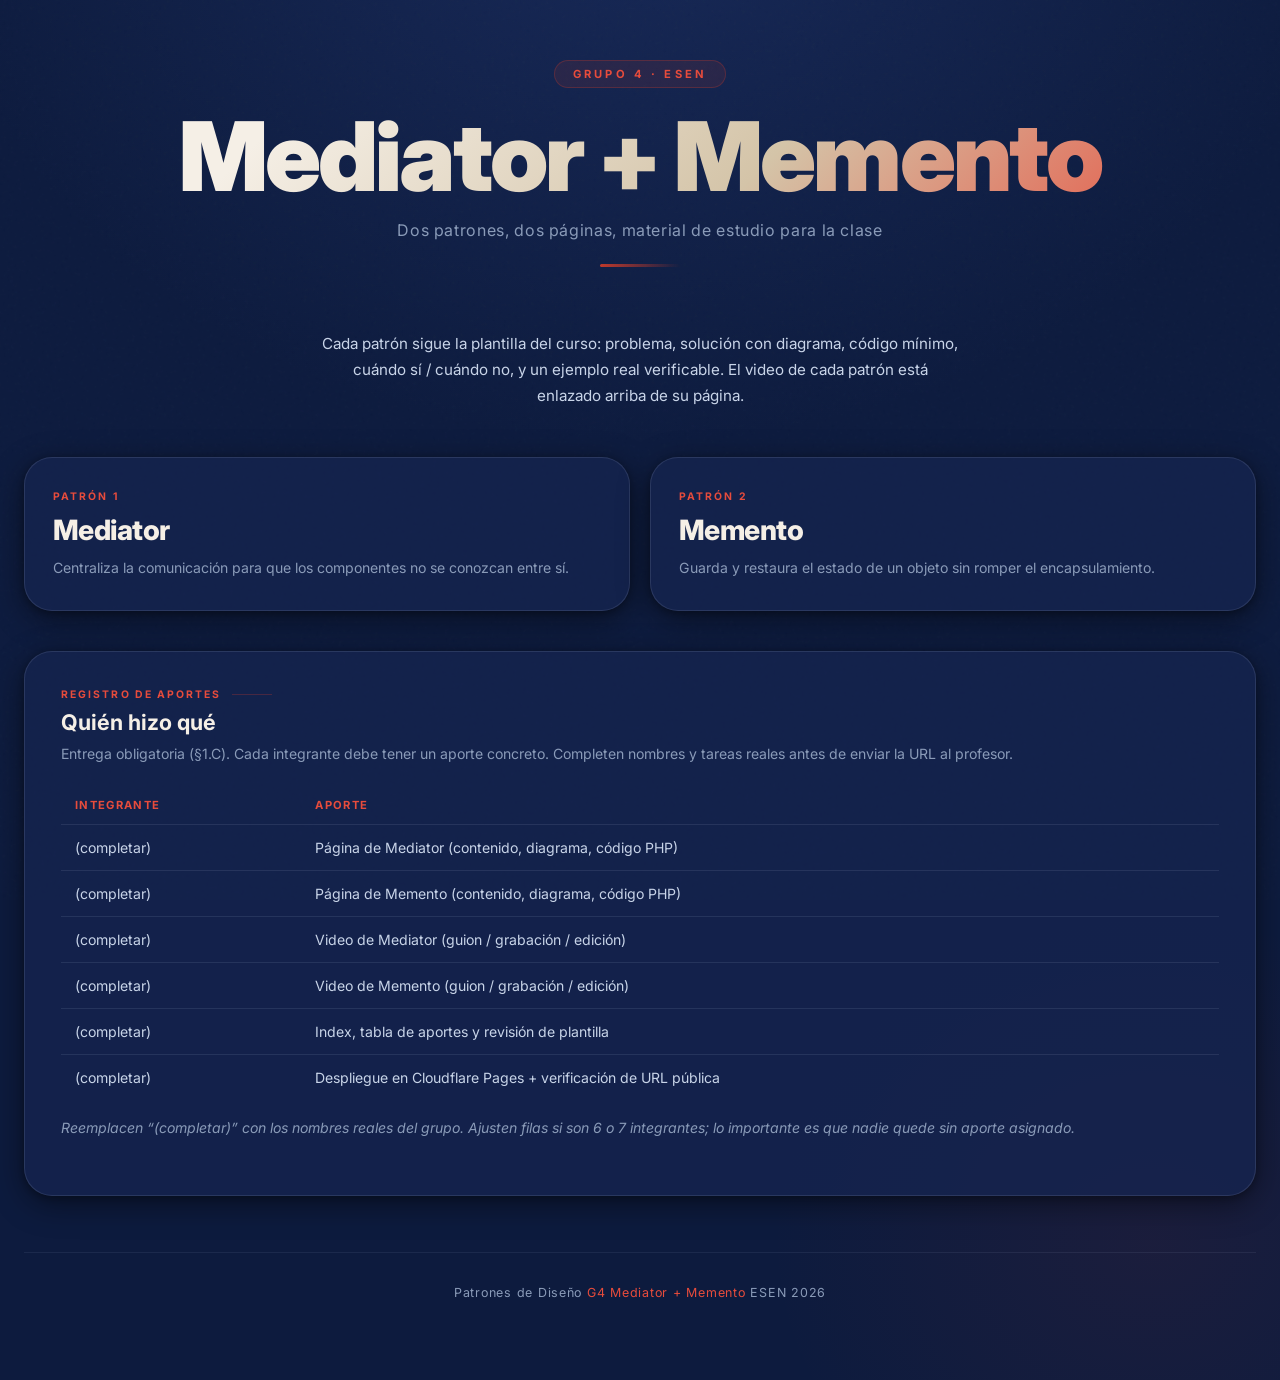
==== index.html @ a29161a6 "Completar sitio G4: Mediator, index y enlaces de video. Agrega la página de Mediator con la plantill" ====
<!DOCTYPE html>
<html lang="es">
<head>
  <meta charset="UTF-8" />
  <meta name="viewport" content="width=device-width, initial-scale=1.0" />
  <title>G4 — Mediator + Memento | Patrones de Diseño</title>
  <meta name="description" content="Grupo 4: material de estudio de los patrones Mediator y Memento. Páginas, videos y registro de aportes." />
  <link rel="stylesheet" href="css/styles.css" />
</head>
<body>

<div class="page-wrapper">

  <header>
    <div class="header-label">Grupo 4 · ESEN</div>
    <h1>Mediator + Memento</h1>
    <p class="header-subtitle">Dos patrones, dos páginas, material de estudio para la clase</p>
    <div class="accent-line"></div>
  </header>

  <p class="home-intro">
    Cada patrón sigue la plantilla del curso: problema, solución con diagrama,
    código mínimo, cuándo sí / cuándo no, y un ejemplo real verificable.
    El video de cada patrón está enlazado arriba de su página.
  </p>

  <div class="pattern-links">
    <a class="pattern-link-card" href="pages/mediator.html">
      <div class="plink-label">Patrón 1</div>
      <h2>Mediator</h2>
      <p>Centraliza la comunicación para que los componentes no se conozcan entre sí.</p>
    </a>
    <a class="pattern-link-card" href="pages/memento.html">
      <div class="plink-label">Patrón 2</div>
      <h2>Memento</h2>
      <p>Guarda y restaura el estado de un objeto sin romper el encapsulamiento.</p>
    </a>
  </div>

  <section class="aportes-card" id="aportes">
    <div class="card-number">Registro de aportes</div>
    <h2>Quién hizo qué</h2>
    <p>
      Entrega obligatoria (§1.C). Cada integrante debe tener un aporte concreto.
      Completen nombres y tareas reales antes de enviar la URL al profesor.
    </p>

    <table class="aportes-table">
      <thead>
        <tr>
          <th>Integrante</th>
          <th>Aporte</th>
        </tr>
      </thead>
      <tbody>
        <tr>
          <td><!-- nombre -->(completar)</td>
          <td>Página de Mediator (contenido, diagrama, código PHP)</td>
        </tr>
        <tr>
          <td><!-- nombre -->(completar)</td>
          <td>Página de Memento (contenido, diagrama, código PHP)</td>
        </tr>
        <tr>
          <td><!-- nombre -->(completar)</td>
          <td>Video de Mediator (guion / grabación / edición)</td>
        </tr>
        <tr>
          <td><!-- nombre -->(completar)</td>
          <td>Video de Memento (guion / grabación / edición)</td>
        </tr>
        <tr>
          <td><!-- nombre -->(completar)</td>
          <td>Index, tabla de aportes y revisión de plantilla</td>
        </tr>
        <tr>
          <td><!-- nombre -->(completar)</td>
          <td>Despliegue en Cloudflare Pages + verificación de URL pública</td>
        </tr>
      </tbody>
    </table>

    <p class="note-pending">
      Reemplacen “(completar)” con los nombres reales del grupo. Ajusten filas si
      son 6 o 7 integrantes; lo importante es que nadie quede sin aporte asignado.
    </p>
  </section>

  <footer>
    <p>Patrones de Diseño  <span>G4 Mediator + Memento</span>  ESEN  2026</p>
  </footer>

</div>

</body>
</html>
---- css/styles.css ----
/* ============================
   MEMENTO — Design Pattern Page
   Palette: Navy, Beige, Red, Black
   ============================ */

@import url('https://fonts.googleapis.com/css2?family=Inter:wght@300;400;500;600;700;900&family=JetBrains+Mono:wght@400;500;700&display=swap');

/* ─── Reset & Base ─── */
*, *::before, *::after {
  box-sizing: border-box;
  margin: 0;
  padding: 0;
}

:root {
  --navy:        #0d1b3e;
  --navy-mid:    #162550;
  --navy-light:  #1e3269;
  --beige:       #f5efe6;
  --beige-dark:  #e8dcc8;
  --beige-mid:   #d4c4a8;
  --red:         #c0392b;
  --red-light:   #e74c3c;
  --red-glow:    rgba(192, 57, 43, 0.25);
  --black:       #0a0a0a;
  --white:       #ffffff;
  --text-light:  #c8d4e8;
  --text-muted:  #8a9bb8;

  --radius-sm:   6px;
  --radius-md:   12px;
  --radius-lg:   20px;
  --radius-xl:   28px;

  --shadow-card: 0 8px 32px rgba(0, 0, 0, 0.45), 0 2px 8px rgba(0,0,0,0.3);
  --shadow-hover: 0 20px 60px rgba(0, 0, 0, 0.55), 0 4px 16px rgba(0,0,0,0.4);
}

html {
  scroll-behavior: smooth;
}

body {
  font-family: 'Inter', system-ui, sans-serif;
  background-color: var(--navy);
  color: var(--beige);
  min-height: 100vh;
  overflow-x: hidden;
  background-image:
    radial-gradient(ellipse 80% 60% at 50% -10%, rgba(30, 50, 105, 0.6) 0%, transparent 70%),
    radial-gradient(ellipse 50% 40% at 90% 90%, rgba(192, 57, 43, 0.08) 0%, transparent 60%);
}

/* ─── Noise texture overlay ─── */
body::before {
  content: '';
  position: fixed;
  inset: 0;
  background-image: url("data:image/svg+xml,%3Csvg viewBox='0 0 256 256' xmlns='http://www.w3.org/2000/svg'%3E%3Cfilter id='n'%3E%3CfeTurbulence type='fractalNoise' baseFrequency='0.9' numOctaves='4' stitchTiles='stitch'/%3E%3C/filter%3E%3Crect width='100%25' height='100%25' filter='url(%23n)' opacity='0.04'/%3E%3C/svg%3E");
  pointer-events: none;
  z-index: 0;
  opacity: 0.5;
}

/* ─── Page Wrapper ─── */
.page-wrapper {
  position: relative;
  z-index: 1;
  max-width: 1320px;
  margin: 0 auto;
  padding: 60px 24px 80px;
}

/* ─── Header ─── */
header {
  text-align: center;
  margin-bottom: 64px;
  position: relative;
}

.header-label {
  display: inline-block;
  font-size: 0.7rem;
  font-weight: 700;
  letter-spacing: 0.28em;
  text-transform: uppercase;
  color: var(--red-light);
  background: rgba(192, 57, 43, 0.12);
  border: 1px solid rgba(192, 57, 43, 0.3);
  padding: 6px 18px;
  border-radius: 100px;
  margin-bottom: 20px;
}

header h1 {
  font-size: clamp(3rem, 8vw, 6rem);
  font-weight: 900;
  letter-spacing: -0.03em;
  line-height: 1;
  background: linear-gradient(135deg, var(--beige) 20%, var(--beige-mid) 60%, var(--red-light) 100%);
  -webkit-background-clip: text;
  -webkit-text-fill-color: transparent;
  background-clip: text;
  margin-bottom: 16px;
}

.header-subtitle {
  font-size: 1rem;
  color: var(--text-muted);
  font-weight: 400;
  letter-spacing: 0.04em;
}

header .accent-line {
  width: 80px;
  height: 3px;
  background: linear-gradient(90deg, var(--red), transparent);
  margin: 24px auto 0;
  border-radius: 2px;
}

/* ─── Main Grid (vertical stack) ─── */
.grid {
  display: flex;
  flex-direction: column;
  gap: 24px;
}

/* ─── Card Base ─── */
.card {
  background: rgba(22, 37, 80, 0.75);
  border: 1px solid rgba(200, 212, 232, 0.1);
  border-radius: var(--radius-xl);
  padding: 36px;
  box-shadow: var(--shadow-card);
  backdrop-filter: blur(12px);
  -webkit-backdrop-filter: blur(12px);
  transition: transform 0.3s ease, box-shadow 0.3s ease, border-color 0.3s ease;
  position: relative;
  overflow: hidden;
}

.card::before {
  content: '';
  position: absolute;
  inset: 0;
  background: linear-gradient(135deg, rgba(245, 239, 230, 0.03) 0%, transparent 50%);
  pointer-events: none;
  border-radius: inherit;
}

.card:hover {
  transform: translateY(-4px);
  box-shadow: var(--shadow-hover);
  border-color: rgba(200, 212, 232, 0.2);
}

/* ─── Card Number Badge ─── */
.card-number {
  font-size: 0.65rem;
  font-weight: 700;
  letter-spacing: 0.2em;
  text-transform: uppercase;
  color: var(--red-light);
  margin-bottom: 12px;
  display: flex;
  align-items: center;
  gap: 10px;
}

.card-number::after {
  content: '';
  flex: 1;
  height: 1px;
  background: rgba(192, 57, 43, 0.3);
  max-width: 40px;
}

/* ─── Card Titles ─── */
.card h2 {
  font-size: 1.45rem;
  font-weight: 700;
  color: var(--beige);
  line-height: 1.25;
  margin-bottom: 20px;
  letter-spacing: -0.02em;
}

.card h2 span.highlight {
  color: var(--red-light);
}

/* ─── Card Body Text ─── */
.card p {
  font-size: 0.92rem;
  line-height: 1.75;
  color: var(--text-light);
  margin-bottom: 14px;
}

.card p:last-child { margin-bottom: 0; }

/* ─── Section 1 — El Problema ─── */
.card-1 {
  background: linear-gradient(145deg, rgba(22, 37, 80, 0.9) 0%, rgba(13, 27, 62, 0.95) 100%);
  border-color: rgba(200, 212, 232, 0.12);
}

.problem-highlight {
  background: rgba(192, 57, 43, 0.1);
  border-left: 3px solid var(--red);
  border-radius: 0 var(--radius-sm) var(--radius-sm) 0;
  padding: 14px 18px;
  margin-top: 18px;
  font-size: 0.88rem;
  color: var(--beige-dark);
  font-style: italic;
  line-height: 1.7;
}

/* ─── Section 2 — La Solución ─── */
.card-2 {
  background: linear-gradient(160deg, rgba(30, 50, 105, 0.85) 0%, rgba(13, 27, 62, 0.95) 100%);
}

.roles-list {
  list-style: none;
  display: flex;
  flex-direction: column;
  gap: 12px;
  margin-top: 8px;
}

.roles-list li {
  display: flex;
  align-items: flex-start;
  gap: 12px;
  font-size: 0.88rem;
  color: var(--text-light);
  line-height: 1.6;
}

.role-tag {
  display: inline-block;
  font-size: 0.7rem;
  font-weight: 700;
  letter-spacing: 0.05em;
  padding: 3px 10px;
  border-radius: 100px;
  white-space: nowrap;
  flex-shrink: 0;
  margin-top: 1px;
}

.role-originator { background: rgba(192, 57, 43, 0.2); color: #e88; border: 1px solid rgba(192,57,43,0.4); }
.role-memento    { background: rgba(245, 239, 230, 0.1); color: var(--beige); border: 1px solid rgba(245,239,230,0.2); }
.role-caretaker  { background: rgba(30, 50, 105, 0.5); color: var(--text-light); border: 1px solid rgba(200,212,232,0.25); }
.role-mediator   { background: rgba(192, 57, 43, 0.2); color: #e88; border: 1px solid rgba(192,57,43,0.4); }
.role-colleague  { background: rgba(245, 239, 230, 0.1); color: var(--beige); border: 1px solid rgba(245,239,230,0.2); }

/* ─── Page nav ─── */
.page-nav {
  display: flex;
  justify-content: space-between;
  gap: 16px;
  margin-bottom: 28px;
  flex-wrap: wrap;
}

.page-nav a {
  font-size: 0.8rem;
  font-weight: 600;
  letter-spacing: 0.06em;
  color: var(--text-muted);
  text-decoration: none;
  border-bottom: 1px solid transparent;
  transition: color 0.2s ease, border-color 0.2s ease;
}

.page-nav a:hover {
  color: var(--beige);
  border-color: var(--red-light);
}

/* ─── Video banner (arriba de la plantilla) ─── */
.video-banner {
  background: rgba(192, 57, 43, 0.1);
  border: 1px solid rgba(192, 57, 43, 0.35);
  border-radius: var(--radius-lg);
  padding: 20px 24px;
  margin-bottom: 28px;
  animation: fadeUp 0.7s 0.05s ease both;
}

.video-banner-label {
  font-size: 0.65rem;
  font-weight: 700;
  letter-spacing: 0.2em;
  text-transform: uppercase;
  color: var(--red-light);
  margin-bottom: 8px;
}

.video-banner p {
  font-size: 0.9rem;
  color: var(--text-light);
  line-height: 1.6;
  margin: 0;
}

.video-link {
  display: inline-block;
  margin-top: 6px;
  color: var(--beige);
  font-weight: 600;
  text-decoration: underline;
  text-underline-offset: 3px;
}

.video-link:hover {
  color: var(--red-light);
}

.video-link.is-pending {
  color: var(--beige-mid);
  font-style: italic;
  text-decoration: none;
  border-bottom: 1px dashed rgba(212, 196, 168, 0.5);
}

/* ─── Home (index) ─── */
.home-intro {
  text-align: center;
  max-width: 640px;
  margin: 0 auto 48px;
  color: var(--text-light);
  font-size: 0.95rem;
  line-height: 1.7;
}

.pattern-links {
  display: grid;
  grid-template-columns: 1fr 1fr;
  gap: 20px;
  margin-bottom: 40px;
}

.pattern-link-card {
  display: block;
  text-decoration: none;
  background: rgba(22, 37, 80, 0.75);
  border: 1px solid rgba(200, 212, 232, 0.12);
  border-radius: var(--radius-xl);
  padding: 32px 28px;
  box-shadow: var(--shadow-card);
  transition: transform 0.3s ease, border-color 0.3s ease, box-shadow 0.3s ease;
}

.pattern-link-card:hover {
  transform: translateY(-4px);
  border-color: rgba(192, 57, 43, 0.4);
  box-shadow: var(--shadow-hover);
}

.pattern-link-card .plink-label {
  font-size: 0.65rem;
  font-weight: 700;
  letter-spacing: 0.2em;
  text-transform: uppercase;
  color: var(--red-light);
  margin-bottom: 10px;
}

.pattern-link-card h2 {
  font-size: 1.75rem;
  font-weight: 800;
  color: var(--beige);
  margin-bottom: 10px;
  letter-spacing: -0.02em;
}

.pattern-link-card p {
  font-size: 0.88rem;
  color: var(--text-muted);
  line-height: 1.55;
  margin: 0;
}

.aportes-card {
  background: rgba(22, 37, 80, 0.75);
  border: 1px solid rgba(200, 212, 232, 0.12);
  border-radius: var(--radius-xl);
  padding: 36px;
  box-shadow: var(--shadow-card);
  animation: fadeUp 0.7s 0.2s ease both;
}

.aportes-card .card-number {
  margin-bottom: 8px;
}

.aportes-card h2 {
  font-size: 1.35rem;
  font-weight: 700;
  color: var(--beige);
  margin-bottom: 8px;
}

.aportes-card > p {
  font-size: 0.88rem;
  color: var(--text-muted);
  margin-bottom: 20px;
  line-height: 1.6;
}

.aportes-table {
  width: 100%;
  border-collapse: collapse;
  font-size: 0.88rem;
}

.aportes-table th,
.aportes-table td {
  text-align: left;
  padding: 12px 14px;
  border-bottom: 1px solid rgba(200, 212, 232, 0.1);
  vertical-align: top;
}

.aportes-table th {
  font-size: 0.7rem;
  font-weight: 700;
  letter-spacing: 0.12em;
  text-transform: uppercase;
  color: var(--red-light);
}

.aportes-table td {
  color: var(--text-light);
  line-height: 1.5;
}

.aportes-table tr:last-child td {
  border-bottom: none;
}

.aportes-table tbody tr:hover td {
  background: rgba(0, 0, 0, 0.15);
}

.note-pending {
  margin-top: 16px;
  font-size: 0.8rem;
  color: var(--beige-mid);
  font-style: italic;
}

/* ─── Section 3 — Código Mínimo ─── */
.card-3 {
  background: rgba(10, 10, 10, 0.8);
  border-color: rgba(200, 212, 232, 0.08);
}

.card-3::after {
  content: '';
  position: absolute;
  top: 0; left: 0; right: 0;
  height: 2px;
  background: linear-gradient(90deg, var(--red), rgba(192,57,43,0));
}

.code-block {
  background: rgba(5, 5, 5, 0.7);
  border: 2px solid rgba(200, 212, 232, 0.08);
  border-radius: var(--radius-md);
  padding: 20px;
  overflow-x: auto;
  margin-top: 0;
  margin-bottom: 20px;
  position: relative;
}

.code-block pre {
  font-family: 'JetBrains Mono', 'Courier New', monospace;
  font-size: 0.72rem;
  line-height: 1.75;
  color: var(--beige-dark);
  white-space: pre;
}

/* ── Code label (pill above each block) ── */
.code-label {
  display: inline-flex;
  align-items: center;
  gap: 6px;
  font-family: 'Inter', sans-serif;
  font-size: 0.7rem;
  font-weight: 700;
  letter-spacing: 0.12em;
  text-transform: uppercase;
  padding: 5px 14px;
  border-radius: 100px 100px 0 0;
  margin-bottom: 0;
  margin-top: 16px;
  border: 2px solid transparent;
  border-bottom: none;
}

.code-label-bad {
  background: rgba(192, 57, 43, 0.18);
  color: #ff7b6b;
  border-color: rgba(192, 57, 43, 0.55);
}

.code-label-good {
  background: rgba(46, 160, 67, 0.15);
  color: #7ec8a4;
  border-color: rgba(46, 160, 67, 0.45);
}

/* ── Bad code block (red outline) ── */
.code-bad {
  border: 2px solid rgba(192, 57, 43, 0.6);
  border-top: none;
  border-radius: 0 var(--radius-md) var(--radius-md) var(--radius-md);
  box-shadow: 0 0 20px rgba(192, 57, 43, 0.12), inset 0 0 30px rgba(192, 57, 43, 0.04);
  background: rgba(40, 5, 5, 0.65);
}

/* ── Good code block (green outline) ── */
.code-good {
  border: 2px solid rgba(46, 160, 67, 0.55);
  border-top: none;
  border-radius: 0 var(--radius-md) var(--radius-md) var(--radius-md);
  box-shadow: 0 0 20px rgba(46, 160, 67, 0.1), inset 0 0 30px rgba(46, 160, 67, 0.03);
  background: rgba(5, 25, 10, 0.65);
}

/* Syntax colors */
.kw  { color: #e06c75; }   /* keyword */
.fn  { color: #98c379; }   /* function/class name */
.str { color: #e5c07b; }   /* string */
.cm  { color: #5c6370; font-style: italic; }  /* comment */
.ty  { color: #61aeee; }   /* type */
.pm  { color: #c678dd; }   /* param/modifier */

/* ─── Section 4 — Cuándo SÍ / NO ─── */
.card-4 {
  background: linear-gradient(145deg, rgba(22, 37, 80, 0.88) 0%, rgba(13, 27, 62, 0.95) 100%);
}

.when-grid {
  display: grid;
  grid-template-columns: 1fr 1fr;
  gap: 16px;
  margin-top: 4px;
}

.when-col {
  background: rgba(0,0,0,0.2);
  border-radius: var(--radius-md);
  padding: 18px;
  border: 1px solid rgba(200,212,232,0.07);
}

.when-col-header {
  display: flex;
  align-items: center;
  gap: 8px;
  font-size: 0.75rem;
  font-weight: 700;
  letter-spacing: 0.1em;
  text-transform: uppercase;
  margin-bottom: 14px;
}

.when-yes .when-col-header { color: #7ec8a4; }
.when-no  .when-col-header { color: #e06c75; }

.icon-check { color: #7ec8a4; font-size: 1rem; }
.icon-x     { color: #e06c75; font-size: 1rem; }

.when-col ul {
  list-style: none;
  display: flex;
  flex-direction: column;
  gap: 10px;
}

.when-col ul li {
  font-size: 0.82rem;
  color: var(--text-light);
  line-height: 1.55;
  padding-left: 16px;
  position: relative;
}

.when-yes ul li::before {
  content: '✓';
  position: absolute;
  left: 0;
  color: #7ec8a4;
  font-weight: 700;
  font-size: 0.75rem;
}

.when-no ul li::before {
  content: '✗';
  position: absolute;
  left: 0;
  color: #e06c75;
  font-weight: 700;
  font-size: 0.75rem;
}

/* ─── Section 5 — Ejemplos Reales ─── */
.card-5 {
  background: linear-gradient(135deg, rgba(13,27,62,0.9) 0%, rgba(22,37,80,0.85) 50%, rgba(13,27,62,0.9) 100%);
  border-color: rgba(200,212,232,0.12);
}

.examples-grid {
  display: grid;
  grid-template-columns: 1fr 1fr;
  gap: 20px;
  margin-top: 4px;
}

.example-card {
  background: rgba(0,0,0,0.25);
  border-radius: var(--radius-lg);
  padding: 24px;
  border: 1px solid rgba(200,212,232,0.08);
  transition: border-color 0.3s ease, background 0.3s ease;
  position: relative;
  overflow: hidden;
}

.example-card:hover {
  border-color: rgba(192,57,43,0.35);
  background: rgba(0,0,0,0.35);
}

.example-card::before {
  content: '';
  position: absolute;
  top: -40px; right: -40px;
  width: 100px; height: 100px;
  border-radius: 50%;
  background: rgba(192,57,43,0.06);
  pointer-events: none;
}

.example-icon {
  font-size: 2rem;
  margin-bottom: 14px;
  display: block;
  filter: drop-shadow(0 2px 8px rgba(192,57,43,0.3));
}

.example-card h3 {
  font-size: 1rem;
  font-weight: 700;
  color: var(--beige);
  margin-bottom: 10px;
  letter-spacing: -0.01em;
}

.example-card p {
  font-size: 0.85rem;
  color: var(--text-muted);
  line-height: 1.65;
  margin-bottom: 14px;
}

.example-tag {
  display: inline-block;
  font-size: 0.65rem;
  font-weight: 600;
  letter-spacing: 0.1em;
  text-transform: uppercase;
  padding: 4px 12px;
  border-radius: 100px;
  background: rgba(192,57,43,0.15);
  color: var(--red-light);
  border: 1px solid rgba(192,57,43,0.25);
}

/* ─── Diagram Block ─── */
.diagram-block {
  background: rgba(5,5,5,0.65);
  border: 1px solid rgba(200,212,232,0.08);
  border-radius: var(--radius-md);
  padding: 18px 20px;
  margin-top: 16px;
  overflow-x: auto;
}

.diagram-block pre {
  font-family: 'JetBrains Mono', monospace;
  font-size: 0.67rem;
  line-height: 1.65;
  color: var(--text-muted);
  white-space: pre;
}

/* ─── Footer ─── */
footer {
  text-align: center;
  margin-top: 56px;
  padding-top: 32px;
  border-top: 1px solid rgba(200,212,232,0.08);
}

footer p {
  font-size: 0.78rem;
  color: var(--text-muted);
  letter-spacing: 0.06em;
}

footer span {
  color: var(--red-light);
}

/* ─── Responsive ─── */
@media (max-width: 900px) {
  .when-grid,
  .examples-grid,
  .pattern-links {
    grid-template-columns: 1fr;
  }
  header h1 { font-size: 3rem; }
}

@media (max-width: 600px) {
  .page-wrapper { padding: 40px 16px 60px; }
  .card { padding: 24px; }
  header h1 { font-size: 2.5rem; }
}

/* ─── Animations ─── */
@keyframes fadeUp {
  from { opacity: 0; transform: translateY(28px); }
  to   { opacity: 1; transform: translateY(0); }
}

header         { animation: fadeUp 0.7s ease both; }
.card-1        { animation: fadeUp 0.7s 0.1s ease both; }
.card-2        { animation: fadeUp 0.7s 0.18s ease both; }
.card-3        { animation: fadeUp 0.7s 0.26s ease both; }
.card-4        { animation: fadeUp 0.7s 0.34s ease both; }
.card-5        { animation: fadeUp 0.7s 0.42s ease both; }
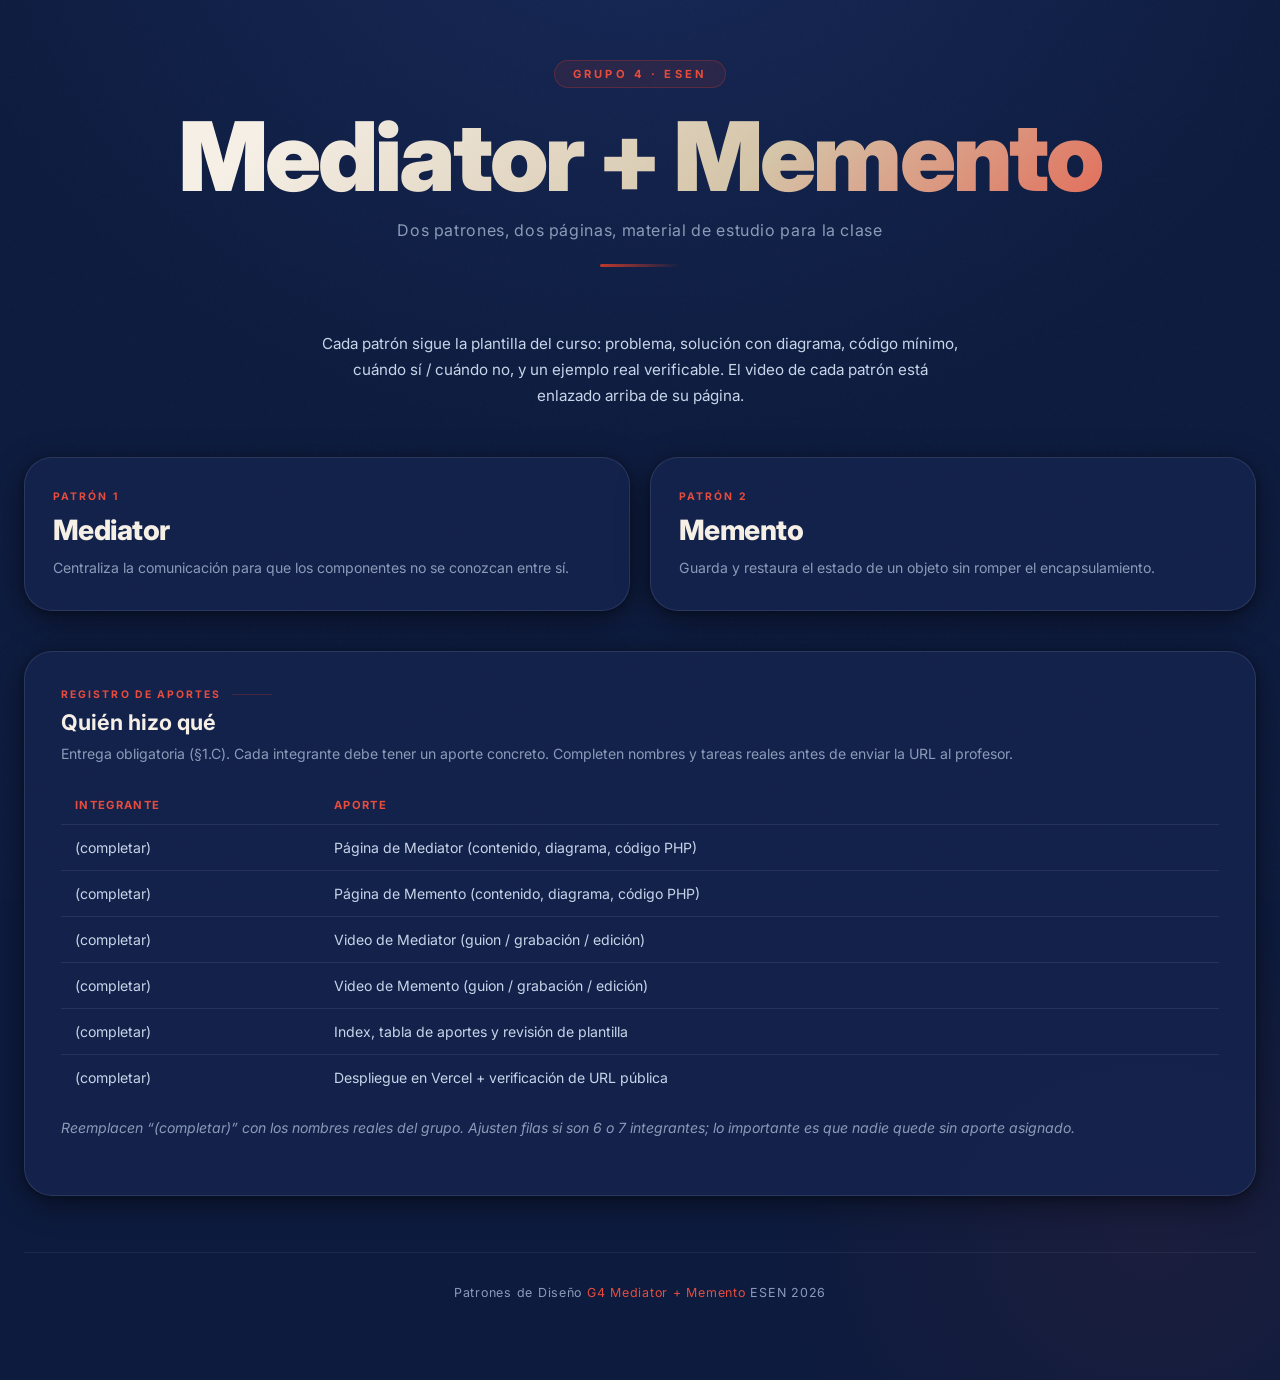
==== commit c976612f: "Preparar despliegue en Vercel. Añade vercel.json para sitio estático y actualiza la tabla de aportes" ====
--- a/index.html
+++ b/index.html
@@ -75,7 +75,7 @@
         </tr>
         <tr>
           <td><!-- nombre -->(completar)</td>
-          <td>Despliegue en Cloudflare Pages + verificación de URL pública</td>
+          <td>Despliegue en Vercel + verificación de URL pública</td>
         </tr>
       </tbody>
     </table>
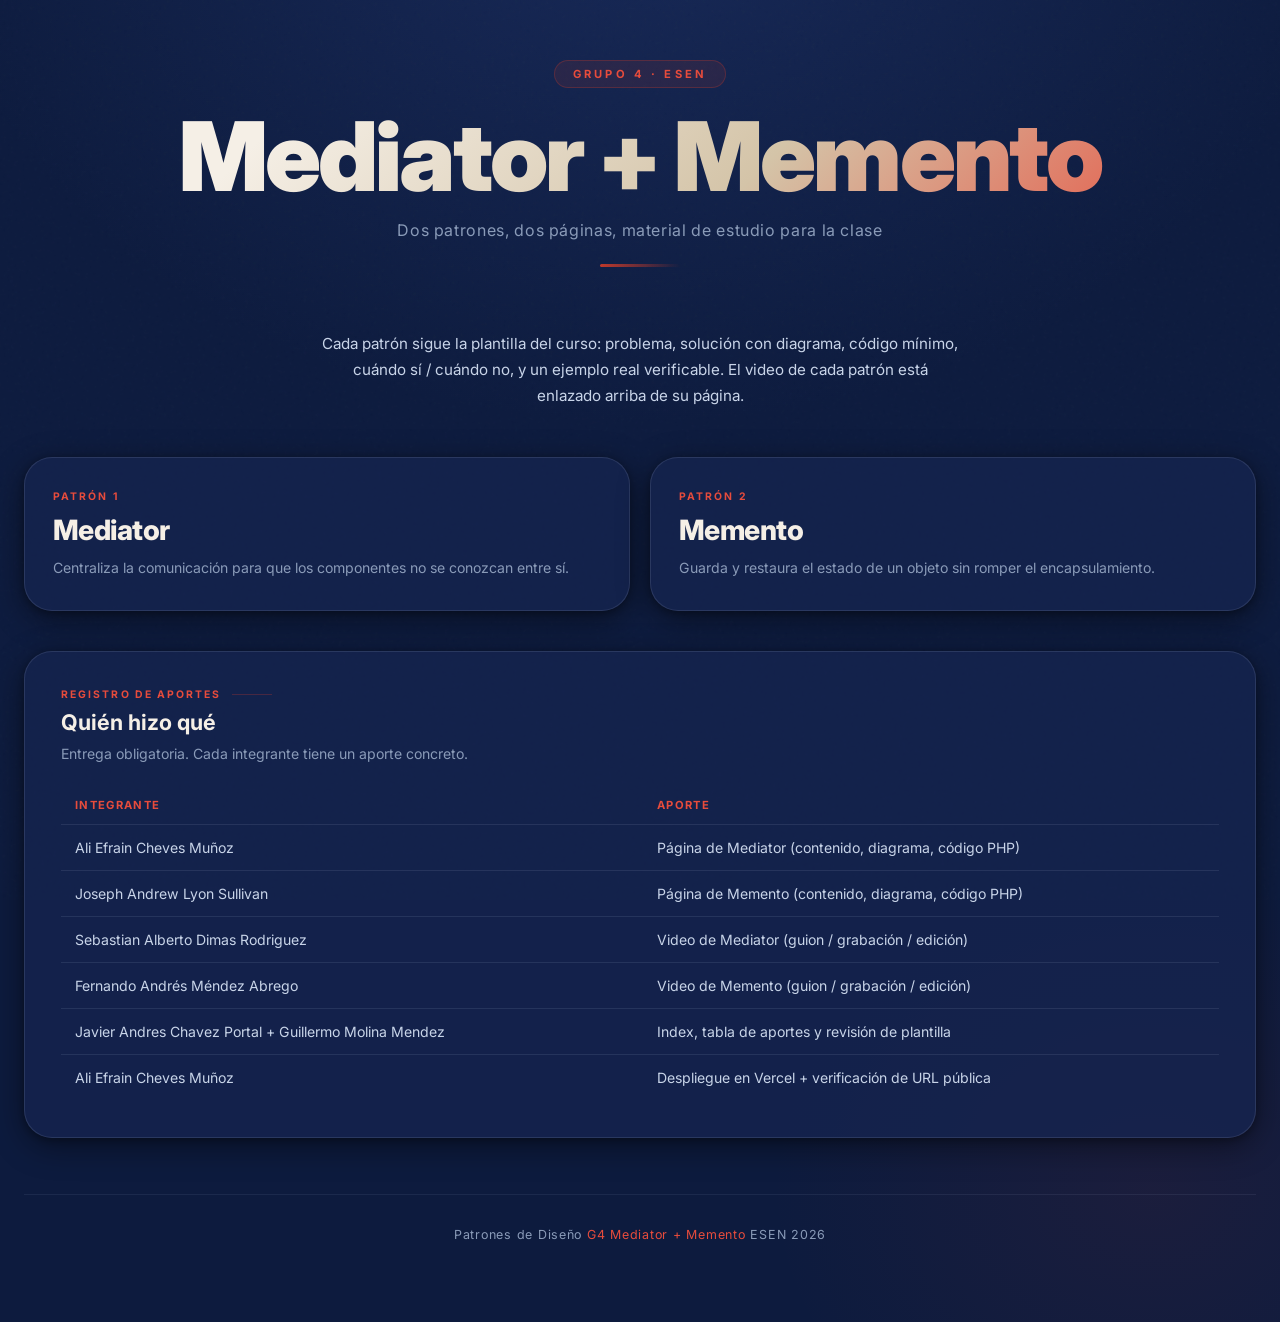
==== commit 930b02b7: "Correciones y se anade nuevo patron" ====
--- a/index.html
+++ b/index.html
@@ -41,8 +41,7 @@
     <div class="card-number">Registro de aportes</div>
     <h2>Quién hizo qué</h2>
     <p>
-      Entrega obligatoria (§1.C). Cada integrante debe tener un aporte concreto.
-      Completen nombres y tareas reales antes de enviar la URL al profesor.
+      Entrega obligatoria. Cada integrante tiene un aporte concreto.
     </p>
 
     <table class="aportes-table">
@@ -54,36 +53,31 @@
       </thead>
       <tbody>
         <tr>
-          <td><!-- nombre -->(completar)</td>
+          <td>Ali Efrain Cheves Muñoz </td>
           <td>Página de Mediator (contenido, diagrama, código PHP)</td>
         </tr>
         <tr>
-          <td><!-- nombre -->(completar)</td>
+          <td>Joseph Andrew Lyon Sullivan</td>
           <td>Página de Memento (contenido, diagrama, código PHP)</td>
         </tr>
         <tr>
-          <td><!-- nombre -->(completar)</td>
+          <td>Sebastian Alberto Dimas Rodriguez</td>
           <td>Video de Mediator (guion / grabación / edición)</td>
         </tr>
         <tr>
-          <td><!-- nombre -->(completar)</td>
+          <td>Fernando Andrés Méndez Abrego</td>
           <td>Video de Memento (guion / grabación / edición)</td>
         </tr>
         <tr>
-          <td><!-- nombre -->(completar)</td>
+          <td>Javier Andres Chavez Portal + Guillermo Molina Mendez</td>
           <td>Index, tabla de aportes y revisión de plantilla</td>
         </tr>
         <tr>
-          <td><!-- nombre -->(completar)</td>
+          <td>Ali Efrain Cheves Muñoz</td>
           <td>Despliegue en Vercel + verificación de URL pública</td>
         </tr>
       </tbody>
     </table>
-
-    <p class="note-pending">
-      Reemplacen “(completar)” con los nombres reales del grupo. Ajusten filas si
-      son 6 o 7 integrantes; lo importante es que nadie quede sin aporte asignado.
-    </p>
   </section>
 
   <footer>
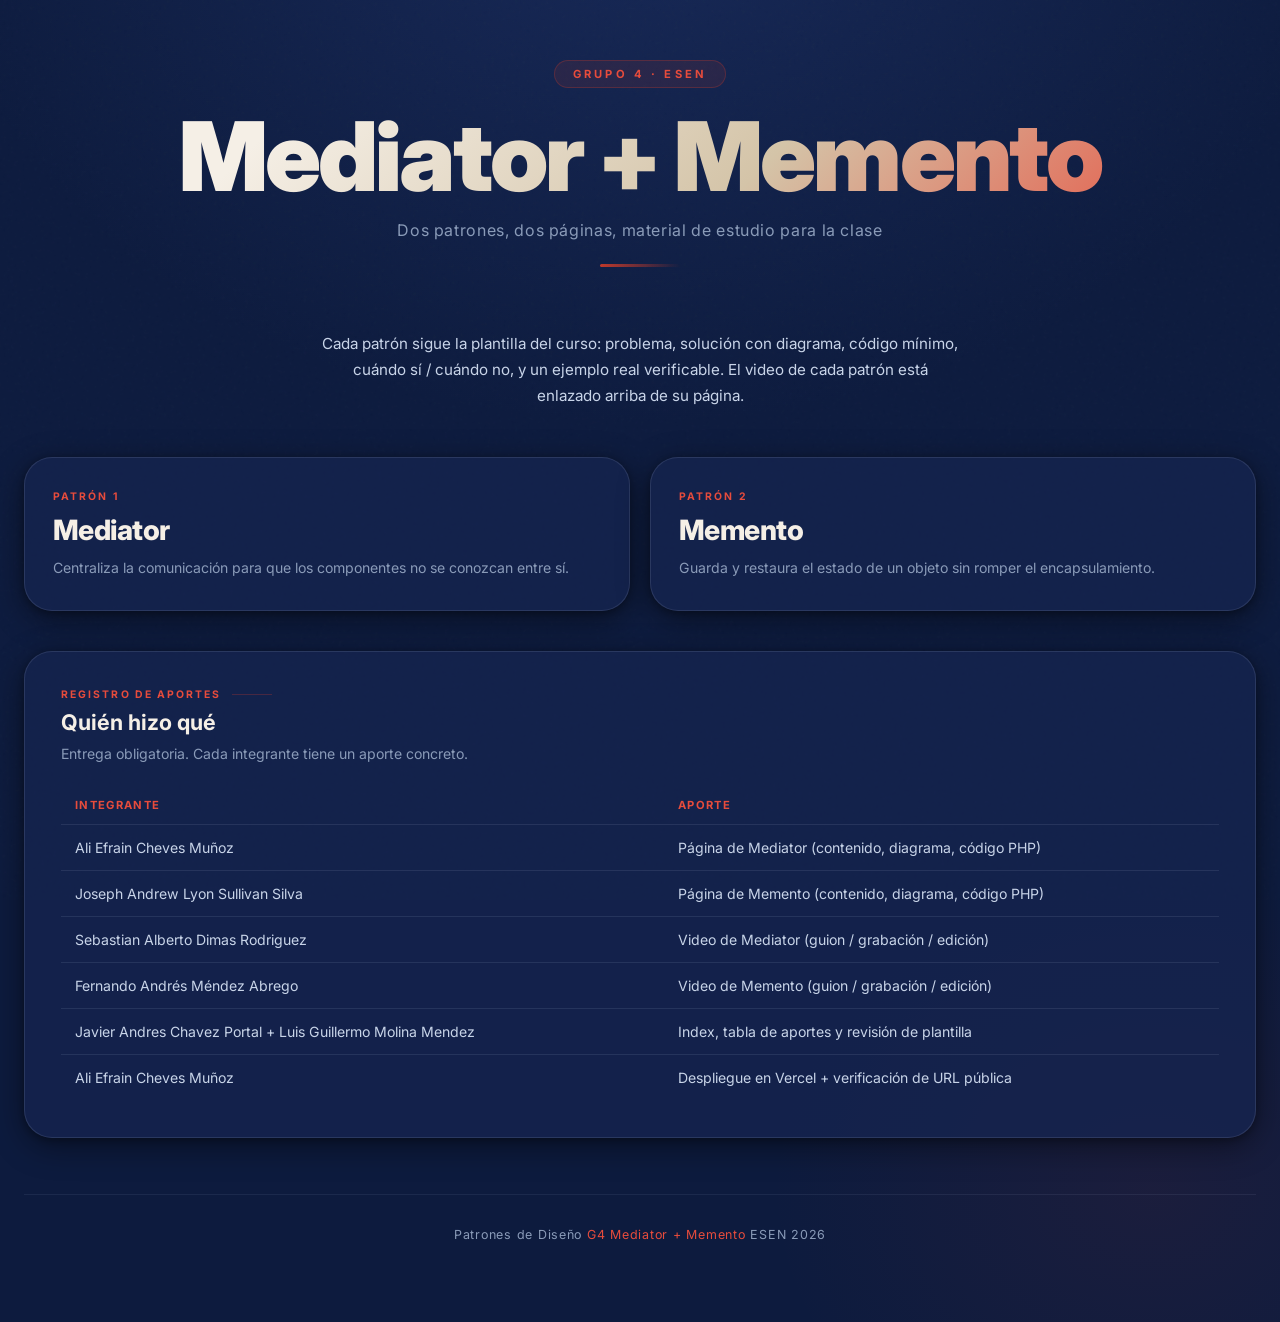
==== commit 2a52b8f1: "Correccion de nombres" ====
--- a/index.html
+++ b/index.html
@@ -57,7 +57,7 @@
           <td>Página de Mediator (contenido, diagrama, código PHP)</td>
         </tr>
         <tr>
-          <td>Joseph Andrew Lyon Sullivan</td>
+          <td>Joseph Andrew Lyon Sullivan Silva</td>
           <td>Página de Memento (contenido, diagrama, código PHP)</td>
         </tr>
         <tr>
@@ -69,7 +69,7 @@
           <td>Video de Memento (guion / grabación / edición)</td>
         </tr>
         <tr>
-          <td>Javier Andres Chavez Portal + Guillermo Molina Mendez</td>
+          <td>Javier Andres Chavez Portal + Luis Guillermo Molina Mendez</td>
           <td>Index, tabla de aportes y revisión de plantilla</td>
         </tr>
         <tr>
